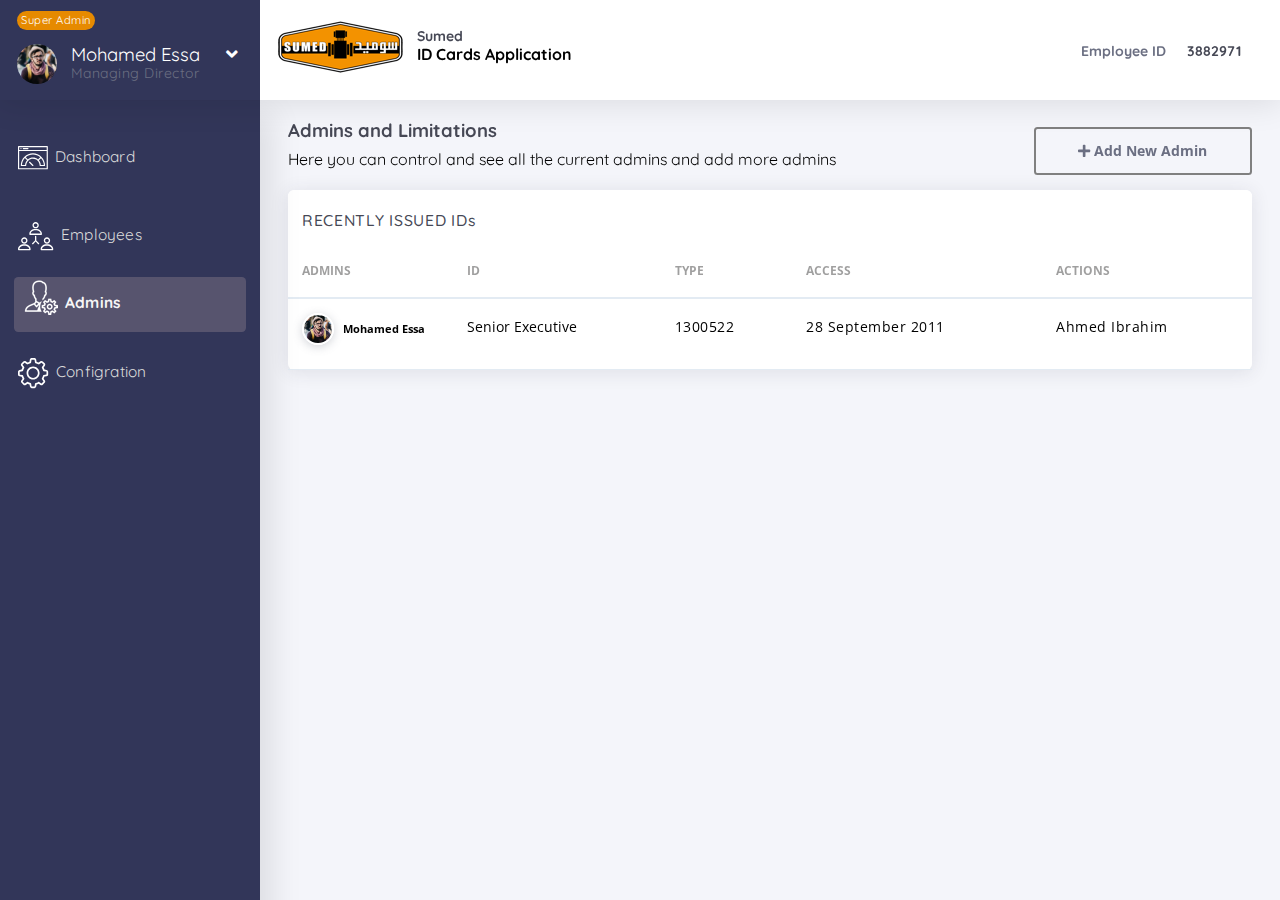
==== admins.html @ d340eb5a "essa" ====
<!DOCTYPE html>
<html class="loading" lang="en" data-textdirection="ltr">
<!-- BEGIN: Head-->

<head>
    <meta http-equiv="Content-Type" content="text/html; charset=UTF-8">
    <meta http-equiv="X-UA-Compatible" content="IE=edge">
    <meta name="viewport" content="width=device-width, initial-scale=1.0, user-scalable=0, minimal-ui">
    <meta name="description" content="Modern admin is super flexible, powerful, clean &amp; modern responsive bootstrap 4 admin template with unlimited possibilities with bitcoin dashboard.">
    <meta name="keywords" content="admin template, modern admin template, dashboard template, flat admin template, responsive admin template, web app, crypto dashboard, bitcoin dashboard">
    <meta name="author" content="PIXINVENT">
    <title> Admins </title>
    <link rel="apple-touch-icon" href="images/ico/apple-icon-120.png">
    <link rel="shortcut icon" type="image/x-icon" href="images/ico/favicon.ico">
    <link href="https://fonts.googleapis.com/css?family=Open+Sans:300,300i,400,400i,600,600i,700,700i%7CQuicksand:300,400,500,700" rel="stylesheet">
    <link href="https://fonts.googleapis.com/css?family=Montserrat:400,700,800,900&display=swap" rel="stylesheet">
    <!-- BEGIN: Vendor CSS-->
    <link rel="stylesheet" type="text/css" href="css/vendors.min.css">
    <link rel="stylesheet" href="https://cdnjs.cloudflare.com/ajax/libs/font-awesome/5.11.2/css/all.min.css">
    <!-- END: Vendor CSS-->
    <link rel="icon" href="images/sumed.png">
    <!-- BEGIN: Theme CSS-->
    <link rel="stylesheet" type="text/css" href="css/bootstrap.css">
    <link rel="stylesheet" type="text/css" href="css/bootstrap-extended.css">
    <link rel="stylesheet" type="text/css" href="css/colors.css">
    <link rel="stylesheet" type="text/css" href="css/components.css">
    <link rel="stylesheet" href="css/style.css">
    <!-- END: Theme CSS-->

    <!-- BEGIN: Page CSS-->
    <link rel="stylesheet" type="text/css" href="css/vertical-menu-modern.css">
    <!-- END: Page CSS-->

</head>
<!-- END: Head-->

<!-- BEGIN: Body-->

<body class="vertical-layout vertical-menu-modern 2-columns   fixed-navbar" data-open="click" data-menu="vertical-menu-modern" data-col="2-columns">

    <!-- BEGIN: Header-->
    <nav class="header-navbar navbar-expand-lg navbar navbar-with-menu navbar-without-dd-arrow fixed-top navbar-semi-dark navbar-shadow">
        <div class="navbar-wrapper">
            <div class="navbar-header">
                <ul class="nav navbar-nav flex-row">
                    <li class="nav-item mobile-menu d-lg-none mr-auto"><a class="nav-link nav-menu-main menu-toggle hidden-xs" href="#"><i class="fa fa-align-justify"></i></a></li>
                    <li class="nav-item mr-auto">
                        <p class="badge bYellow">Super Admin</p>
                        <div class="media">
                            <img src="images/avat.jpg" class="mr-1 imgReduis" width="40px" height="40px">
                            <div class="media-body accountC">
                                <h4 class="mt-0 mb-0 text-white">Mohamed Essa 
                                    <span class="hideSm pl-2"><i class="fa fa-angle-down"></i></span>
                                </h4>
                              <p>Managing Director</p>
                            </div>
                        </div>
                    </li>
                    <li class="nav-item d-lg-none"><a class="nav-link open-navbar-container" data-toggle="collapse" data-target="#navbar-mobile"><i class="fa fa-angle-down"></i></a></li>
                </ul>
            </div>
            <div class="navbar-container content">
                <div class="collapse navbar-collapse" id="navbar-mobile">
                    <ul class="nav navbar-nav mr-auto float-left">
                        <li class="nav-item d-none d-lg-block">
                            <div class="media pt-2">
                                <img src="images/sumed.png" class="mr-1 img-fluid">
                                <div class="media-body hedDashborad">
                                    <h6 class="mt-1 mb-0 font-weight-bold">Sumed</h6>
                                    <h5 class="font-weight-bold txtBlack">ID Cards Application</h5>
                                </div>
                            </div>
                        </li>
                    </ul>
                    <ul class="nav navbar-nav float-right mt-3 px-2 pb-1">
                        <li class="font-weight-bold">Employee ID</li>
                        <li class="pl-2 font-weight-bold text-dark">3882971</li>
                    </ul>
                </div>
            </div>
        </div>
    </nav>
    <!-- END: Header-->


    <!-- BEGIN: Main Menu-->

    <div class="main-menu menu-fixed menu-dark menu-accordion menu-shadow" data-scroll-to-active="true">
        <div class="main-menu-content">
            <ul class="navigation navigation-main" id="main-menu-navigation" data-menu="menu-navigation">
                <li class="nav-item mAcount"><a href="index.html"><span class="menu-title"><i class="fa fa-user fa-lg"></i> My Profile</span></a></li>
                <li class="nav-item mAcount"><a href="index.html"><span class="menu-title"><i class="fa fa-cog fa-lg"></i> Account Setting</span></a></li>
                <li class="nav-item mAcount"><a href="index.html"><span class="menu-title"><i class="fa fa-sign-in-alt fa-lg"></i> Logout</span></a></li>
                <li class="nav-item mt-2"><a href="index.html" ><img src="images/dashboard.svg" class="pr-1 py-1"><span class="menu-title">Dashboard</span></a>
                </li>
                <li class="nav-item"><a href="employees.html" ><img src="images/employees.svg" class="pr-1 py-1"><span class="menu-title">Employees</span></a>
                </li>
                <li class="nav-item active"><a href="admins.html" ><img src="images/admin.png" class="pr-1 pb-1"><span class="menu-title">Admins</span></a>
                </li>
                <li class="nav-item"><a href="configration.html" ><img src="images/configration.svg" class="pr-1 py-1"><span class="menu-title">Configration</span></a>
                </li>
            </ul>
        </div>
    </div>

    <!-- END: Main Menu-->
    <!-- BEGIN: Content-->
    <div class="app-content content mt-2">
        <div class="content-overlay"></div>
        <div class="content-wrapper">
            <div class="content-header row">
            </div>
            <div class="content-body">
                <!-- Revenue, Hit Rate & Deals -->
                <div class="row">
                    <div class="col-md-9 col-12">
                        <h4 class="font-weight-bold">Admins and Limitations</h4>
                        <h5 class="txtBlack">Here you can control and see all the current admins and add more admins</h5>
                    </div>
                    <div class="col-md-3">
                        <button class="btn btnPrint btn-block mt-1"><i class="fa fa-plus"></i> Add New Admin</button>
                    </div>
                </div>

                <!--/ Revenue, Hit Rate & Deals -->

                <!-- Total earning & Recent Sales  -->
                <div class="row pt-1">

                    <div id="recent-sales" class="col-12 col-md-12">
                        <div class="card">
                            <div class="card-header">
                                <h4 class="card-title font-we">RECENTLY ISSUED IDs </h4>   
                            </div>
                            <div class="card-content mt-1">
                                <div class="table-responsive">
                                    <table id="recent-orders" class="table table-hover table-xl mb-0">
                                        <thead>
                                            <tr>
                                                <th class="border-top-0">ADMINS</th>
                                                <th class="border-top-0">ID</th>
                                                <th class="border-top-0">TYPE</th>
                                                <th class="border-top-0">ACCESS</th>
                                                <th class="border-top-0">ACTIONS</th>
                                            </tr>
                                        </thead>
                                        <tbody>
                                            <tr>
                                                <td class="text-truncate p-1">
                                                    <ul class="list-unstyled users-list m-0">
                                                        <li data-toggle="tooltip" data-popup="tooltip-custom" data-original-title="Kimberly Simmons" class="avatar avatar-sm pull-up">
                                                            <img class="media-object rounded-circle" src="images/avat.jpg" alt="Avatar">
                                                        </li>
                                                        <li class="avatar avatar-sm pl-5">
                                                            <span class="txtBlack font-weight-bold">Mohamed Essa</span>
                                                        </li>
                                                    </ul>
                                                </td>
                                                <td class="text-truncate">Senior Executive</td>
                                                <td>
                                                    <p>1300522</p>
                                                </td>
                                                <td>
                                                  <p>28 September 2011</p>
                                                </td>
                                                <td>
                                                    <p>Ahmed Ibrahim</p>
                                                </td>
                                            </tr>
                                        </tbody>
                                    </table>
                                </div>
                            </div>
                        </div>
                    </div>
                </div>
                <!--/ Total earning & Recent Sales  -->

            </div>
        </div>
    </div>
    <!-- END: Content-->



    <!-- BEGIN: Vendor JS-->
    <script src="js/vendors.min.js"></script>
    <!-- BEGIN Vendor JS-->

    <!-- BEGIN: Page Vendor JS-->
    <script src="js/chart.min.js"></script>
    <script src="js/raphael-min.js"></script>
    <script src="js/morris.min.js"></script>
    <script src="js/jquery-jvectormap-2.0.3.min.js"></script>
    <script src="js/jquery-jvectormap-world-mill.js"></script>
    <!-- END: Page Vendor JS-->

    <!-- BEGIN: Theme JS-->
    <script src="js/app-menu.js"></script>
    <script src="js/app.js"></script>
    <!-- END: Theme JS-->

    <!-- BEGIN: Page JS-->
    <script src="js/scripts/pages/dashboard-sales.js"></script>
    <script src="js/file.js"></script>
    <!-- END: Page JS-->

</body>
<!-- END: Body-->

</html>
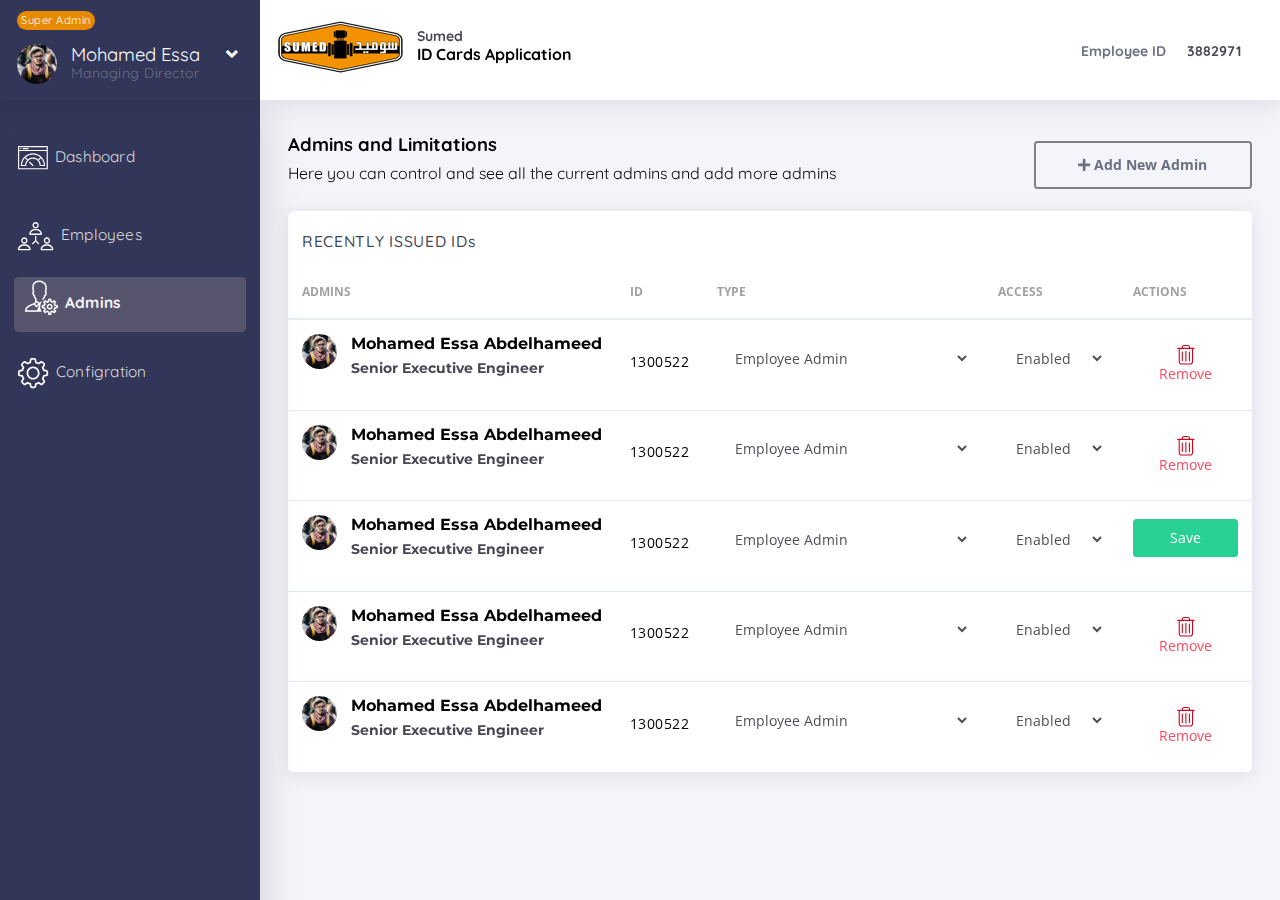
==== commit d2840c63: "admin" ====
--- a/admins.html
+++ b/admins.html
@@ -113,20 +113,20 @@
             </div>
             <div class="content-body">
                 <!-- Revenue, Hit Rate & Deals -->
-                <div class="row">
+                <div class="row pt-1">
                     <div class="col-md-9 col-12">
-                        <h4 class="font-weight-bold">Admins and Limitations</h4>
+                        <h4 class="font-weight-bold txtBlack">Admins and Limitations</h4>
                         <h5 class="txtBlack">Here you can control and see all the current admins and add more admins</h5>
                     </div>
                     <div class="col-md-3">
-                        <button class="btn btnPrint btn-block mt-1"><i class="fa fa-plus"></i> Add New Admin</button>
+                        <button class="btn btnPrint btn-block mt-1" data-toggle="modal" data-target="#assignAdmin"><i class="fa fa-plus"></i> Add New Admin</button>
                     </div>
                 </div>
 
                 <!--/ Revenue, Hit Rate & Deals -->
 
                 <!-- Total earning & Recent Sales  -->
-                <div class="row pt-1">
+                <div class="row pt-2">
 
                     <div id="recent-sales" class="col-12 col-md-12">
                         <div class="card">
@@ -148,24 +148,192 @@
                                         <tbody>
                                             <tr>
                                                 <td class="text-truncate p-1">
-                                                    <ul class="list-unstyled users-list m-0">
-                                                        <li data-toggle="tooltip" data-popup="tooltip-custom" data-original-title="Kimberly Simmons" class="avatar avatar-sm pull-up">
-                                                            <img class="media-object rounded-circle" src="images/avat.jpg" alt="Avatar">
-                                                        </li>
-                                                        <li class="avatar avatar-sm pl-5">
-                                                            <span class="txtBlack font-weight-bold">Mohamed Essa</span>
-                                                        </li>
-                                                    </ul>
-                                                </td>
-                                                <td class="text-truncate">Senior Executive</td>
-                                                <td>
-                                                    <p>1300522</p>
-                                                </td>
-                                                <td>
-                                                  <p>28 September 2011</p>
-                                                </td>
-                                                <td>
-                                                    <p>Ahmed Ibrahim</p>
+                                                    <div class="media">
+                                                        <img src="images/avat.jpg" class="mr-1 imgSmall img-fluid" width="35px" height="35px">
+                                                        <div class="media-body hedDashborad">
+                                                            <h5 class="font-weight-bold txtBlack">Mohamed Essa Abdelhameed</h5>
+                                                            <h6 class="mb-0 font-weight-bold">Senior Executive Engineer</h6>
+                                                        </div>
+                                                    </div>
+                                                </td>
+                                                <td>
+                                                    <p class="pt-1">1300522</p>
+                                                </td>
+                                                <td>
+                                                    <div class="form-group">
+                                                        <select id="color_me" class="form-control mt-0 border-0">
+                                                            <option class="emGray"> Employee Admin</option>
+                                                            <option class="emBlue"> Dependent Admin </option>
+                                                            <option class="emOrange"> Super Admin </option>
+                                                            <option class="emPrimary"> Dependent & Employee Admin </option>
+                                                            <option class="emInfo"> ID Printer Admin </option>
+                                                        </select>
+                                                    </div>
+                                                </td>
+                                                <td>
+                                                    <div class="form-group">
+                                                      <select class="form-control mt-0 border-0">
+                                                        <option>Enabled</option>
+                                                        <option>Disabled</option>
+                                                      </select>
+                                                    </div>
+                                                </td>
+                                                <td>
+                                                    <button class="btn bg-none border-0 py-0 mt-1 text-danger" data-toggle="modal" data-target="#removeA">
+                                                        <img src="images/delete.svg" width="20px" height="20px" alt="delete"> Remove
+                                                    </button>
+                                                </td>
+                                            </tr>
+                                            <tr>
+                                                <td class="text-truncate p-1">
+                                                    <div class="media">
+                                                        <img src="images/avat.jpg" class="mr-1 imgSmall img-fluid" width="35px" height="35px">
+                                                        <div class="media-body hedDashborad">
+                                                            <h5 class="font-weight-bold txtBlack">Mohamed Essa Abdelhameed</h5>
+                                                            <h6 class="mb-0 font-weight-bold">Senior Executive Engineer</h6>
+                                                        </div>
+                                                    </div>
+                                                </td>
+                                                <td>
+                                                    <p class="pt-1">1300522</p>
+                                                </td>
+                                                <td>
+                                                    <div class="form-group">
+                                                        <select id="color_me2" class="form-control mt-0 border-0">
+                                                            <option class="emGray"> Employee Admin</option>
+                                                            <option class="emBlue"> Dependent Admin </option>
+                                                            <option class="emOrange"> Super Admin </option>
+                                                            <option class="emPrimary"> Dependent & Employee Admin </option>
+                                                            <option class="emInfo"> ID Printer Admin </option>
+                                                        </select>
+                                                    </div>
+                                                </td>
+                                                <td>
+                                                    <div class="form-group">
+                                                      <select class="form-control mt-0 border-0">
+                                                        <option>Enabled</option>
+                                                        <option>Disabled</option>
+                                                      </select>
+                                                    </div>
+                                                </td>
+                                                <td>
+                                                    <button class="btn bg-none border-0 py-0 mt-1 text-danger" data-toggle="modal" data-target="#removeA">
+                                                        <img src="images/delete.svg" width="20px" height="20px" alt="delete"> Remove
+                                                    </button>
+                                                </td>
+                                            </tr>
+                                            <tr>
+                                                <td class="text-truncate p-1">
+                                                    <div class="media">
+                                                        <img src="images/avat.jpg" class="mr-1 imgSmall img-fluid" width="35px" height="35px">
+                                                        <div class="media-body hedDashborad">
+                                                            <h5 class="font-weight-bold txtBlack">Mohamed Essa Abdelhameed</h5>
+                                                            <h6 class="mb-0 font-weight-bold">Senior Executive Engineer</h6>
+                                                        </div>
+                                                    </div>
+                                                </td>
+                                                <td>
+                                                    <p class="pt-1">1300522</p>
+                                                </td>
+                                                <td>
+                                                    <div class="form-group">
+                                                        <select id="color_me3" class="form-control mt-0 border-0">
+                                                            <option class="emGray"> Employee Admin</option>
+                                                            <option class="emBlue"> Dependent Admin </option>
+                                                            <option class="emOrange"> Super Admin </option>
+                                                            <option class="emPrimary"> Dependent & Employee Admin </option>
+                                                            <option class="emInfo"> ID Printer Admin </option>
+                                                        </select>
+                                                    </div>
+                                                </td>
+                                                <td>
+                                                    <div class="form-group">
+                                                      <select class="form-control mt-0 border-0">
+                                                        <option>Enabled</option>
+                                                        <option>Disabled</option>
+                                                      </select>
+                                                    </div>
+                                                </td>
+                                                <td>
+                                                    <button class="btn btn-success border-0 btn-block">
+                                                        Save
+                                                    </button>
+                                                </td>
+                                            </tr>
+                                            <tr>
+                                                <td class="text-truncate p-1">
+                                                    <div class="media">
+                                                        <img src="images/avat.jpg" class="mr-1 imgSmall img-fluid" width="35px" height="35px">
+                                                        <div class="media-body hedDashborad">
+                                                            <h5 class="font-weight-bold txtBlack">Mohamed Essa Abdelhameed</h5>
+                                                            <h6 class="mb-0 font-weight-bold">Senior Executive Engineer</h6>
+                                                        </div>
+                                                    </div>
+                                                </td>
+                                                <td>
+                                                    <p class="pt-1">1300522</p>
+                                                </td>
+                                                <td>
+                                                    <div class="form-group">
+                                                        <select id="color_me4" class="form-control mt-0 border-0">
+                                                            <option class="emGray"> Employee Admin</option>
+                                                            <option class="emBlue"> Dependent Admin </option>
+                                                            <option class="emOrange"> Super Admin </option>
+                                                            <option class="emPrimary"> Dependent & Employee Admin </option>
+                                                            <option class="emInfo"> ID Printer Admin </option>
+                                                        </select>
+                                                    </div>
+                                                </td>
+                                                <td>
+                                                    <div class="form-group">
+                                                      <select class="form-control mt-0 border-0">
+                                                        <option>Enabled</option>
+                                                        <option>Disabled</option>
+                                                      </select>
+                                                    </div>
+                                                </td>
+                                                <td>
+                                                    <button class="btn bg-none border-0 py-0 mt-1 text-danger" data-toggle="modal" data-target="#removeA">
+                                                        <img src="images/delete.svg" width="20px" height="20px" alt="delete"> Remove
+                                                    </button>
+                                                </td>
+                                            </tr>
+                                            <tr>
+                                                <td class="text-truncate p-1">
+                                                    <div class="media">
+                                                        <img src="images/avat.jpg" class="mr-1 imgSmall img-fluid" width="35px" height="35px">
+                                                        <div class="media-body hedDashborad">
+                                                            <h5 class="font-weight-bold txtBlack">Mohamed Essa Abdelhameed</h5>
+                                                            <h6 class="mb-0 font-weight-bold">Senior Executive Engineer</h6>
+                                                        </div>
+                                                    </div>
+                                                </td>
+                                                <td>
+                                                    <p class="pt-1">1300522</p>
+                                                </td>
+                                                <td>
+                                                    <div class="form-group">
+                                                        <select id="color_me5" class="form-control mt-0 border-0">
+                                                            <option class="emGray"> Employee Admin</option>
+                                                            <option class="emBlue"> Dependent Admin </option>
+                                                            <option class="emOrange"> Super Admin </option>
+                                                            <option class="emPrimary"> Dependent & Employee Admin </option>
+                                                            <option class="emInfo"> ID Printer Admin </option>
+                                                        </select>
+                                                    </div>
+                                                </td>
+                                                <td>
+                                                    <div class="form-group">
+                                                      <select class="form-control mt-0 border-0">
+                                                        <option>Enabled</option>
+                                                        <option>Disabled</option>
+                                                      </select>
+                                                    </div>
+                                                </td>
+                                                <td>
+                                                    <button class="btn bg-none border-0 py-0 mt-1 text-danger" data-toggle="modal" data-target="#removeA">
+                                                        <img src="images/delete.svg" width="20px" height="20px" alt="delete"> Remove
+                                                    </button>
                                                 </td>
                                             </tr>
                                         </tbody>
@@ -175,13 +343,246 @@
                         </div>
                     </div>
                 </div>
-                <!--/ Total earning & Recent Sales  -->
 
             </div>
         </div>
     </div>
     <!-- END: Content-->
-
+  
+  <!-- Modal -->
+    <div class="modal fade" id="assignAdmin" tabindex="-1" role="dialog" aria-labelledby="assignAdminTitle" aria-hidden="true">
+        <div class="modal-dialog modal-lg modal-dialog-scrollable" role="document">
+        <div class="modal-content px-1 bgGray">
+            <div class="modal-header pt-2 pb-2 border-0">
+                <h2 class="txtBlack font-weight-bold">Assign an Admin</h2>
+                <button type="button" class="close" data-dismiss="modal" aria-label="Close">
+                    <span aria-hidden="true">&times;</span>
+                </button>
+            </div>
+            <div class="modal-body  pt-2 border-0">
+                <p>All Employees <span>(2,379)</span></p>
+                <input type="text" class="form-control py-2" placeholder="Search By Employee Name , ID or amy Related Term">
+                <div class="table-responsive bg-white mt-2">
+                    <table id="recent-orders" class="table table-hover table-xl mb-0">
+                        <thead>
+                            <tr>
+                                <th class="border-top-0">EMPLOYEE NAME</th>
+                                <th class="border-top-0">Role</th>
+                                <th class="border-top-0">Employee ID</th>
+                                <th class="border-top-0">JOINING DATE</th>
+                                <th class="border-top-0"></th>
+                            </tr>
+                        </thead>
+                        <tbody>
+                            <tr>
+                                <td class="text-truncate p-1">
+                                    <ul class="list-unstyled users-list m-0">
+                                        <li data-toggle="tooltip" data-popup="tooltip-custom" data-original-title="Kimberly Simmons" class="avatar avatar-sm pull-up">
+                                            <img class="media-object rounded-circle" src="images/avat.jpg" alt="Avatar">
+                                        </li>
+                                        <li class="avatar avatar-sm pl-5">
+                                            <span class="txtBlack font-weight-bold">Mohamed Essa</span>
+                                        </li>
+                                    </ul>
+                                </td>
+                                <td class="text-truncate">Senior Executive</td>
+                                <td>
+                                    <p>1300522</p>
+                                </td>
+                                <td>
+                                  <p>28 September 2011</p>
+                                </td>
+                                <td>
+                                    <label class="containerr">&nbsp;
+                                        <input type="checkbox" checked="checked">
+                                        <span class="checkmarke"></span>
+                                    </label>
+                                </td>
+                            </tr>
+                            <tr>
+                                <td class="text-truncate p-1">
+                                    <ul class="list-unstyled users-list m-0">
+                                        <li data-toggle="tooltip" data-popup="tooltip-custom" data-original-title="Kimberly Simmons" class="avatar avatar-sm pull-up">
+                                            <img class="media-object rounded-circle" src="images/avat.jpg" alt="Avatar">
+                                        </li>
+                                        <li class="avatar avatar-sm pl-5">
+                                            <span class="txtBlack font-weight-bold">Mohamed Essa</span>
+                                        </li>
+                                    </ul>
+                                </td>
+                                <td class="text-truncate">Senior Executive</td>
+                                <td>
+                                    <p>1300522</p>
+                                </td>
+                                <td>
+                                  <p>28 September 2011</p>
+                                </td>
+                                <td>
+                                    <label class="containerr">&nbsp;
+                                        <input type="checkbox" checked="checked">
+                                        <span class="checkmarke"></span>
+                                    </label>
+                                </td>
+                            </tr>
+                            <tr>
+                                <td class="text-truncate p-1">
+                                    <ul class="list-unstyled users-list m-0">
+                                        <li data-toggle="tooltip" data-popup="tooltip-custom" data-original-title="Kimberly Simmons" class="avatar avatar-sm pull-up">
+                                            <img class="media-object rounded-circle" src="images/avat.jpg" alt="Avatar">
+                                        </li>
+                                        <li class="avatar avatar-sm pl-5">
+                                            <span class="txtBlack font-weight-bold">Mohamed Essa</span>
+                                        </li>
+                                    </ul>
+                                </td>
+                                <td class="text-truncate">Senior Executive</td>
+                                <td>
+                                    <p>1300522</p>
+                                </td>
+                                <td>
+                                  <p>28 September 2011</p>
+                                </td>
+                                <td>
+                                    <label class="containerr">&nbsp;
+                                        <input type="checkbox" checked="checked">
+                                        <span class="checkmarke"></span>
+                                    </label>
+                                </td>
+                            </tr>
+                            <tr>
+                                <td class="text-truncate p-1">
+                                    <ul class="list-unstyled users-list m-0">
+                                        <li data-toggle="tooltip" data-popup="tooltip-custom" data-original-title="Kimberly Simmons" class="avatar avatar-sm pull-up">
+                                            <img class="media-object rounded-circle" src="images/avat.jpg" alt="Avatar">
+                                        </li>
+                                        <li class="avatar avatar-sm pl-5">
+                                            <span class="txtBlack font-weight-bold">Mohamed Essa</span>
+                                        </li>
+                                    </ul>
+                                </td>
+                                <td class="text-truncate">Senior Executive</td>
+                                <td>
+                                    <p>1300522</p>
+                                </td>
+                                <td>
+                                  <p>28 September 2011</p>
+                                </td>
+                                <td>
+                                    <label class="containerr">&nbsp;
+                                        <input type="checkbox" checked="checked">
+                                        <span class="checkmarke"></span>
+                                    </label>
+                                </td>
+                            </tr>
+                            <tr>
+                                <td class="text-truncate p-1">
+                                    <ul class="list-unstyled users-list m-0">
+                                        <li data-toggle="tooltip" data-popup="tooltip-custom" data-original-title="Kimberly Simmons" class="avatar avatar-sm pull-up">
+                                            <img class="media-object rounded-circle" src="images/avat.jpg" alt="Avatar">
+                                        </li>
+                                        <li class="avatar avatar-sm pl-5">
+                                            <span class="txtBlack font-weight-bold">Mohamed Essa</span>
+                                        </li>
+                                    </ul>
+                                </td>
+                                <td class="text-truncate">Senior Executive</td>
+                                <td>
+                                    <p>1300522</p>
+                                </td>
+                                <td>
+                                  <p>28 September 2011</p>
+                                </td>
+                                <td>
+                                    <label class="containerr">&nbsp;
+                                        <input type="checkbox" checked="checked">
+                                        <span class="checkmarke"></span>
+                                    </label>
+                                </td>
+                            </tr>
+                            <tr>
+                                <td class="text-truncate p-1">
+                                    <ul class="list-unstyled users-list m-0">
+                                        <li data-toggle="tooltip" data-popup="tooltip-custom" data-original-title="Kimberly Simmons" class="avatar avatar-sm pull-up">
+                                            <img class="media-object rounded-circle" src="images/avat.jpg" alt="Avatar">
+                                        </li>
+                                        <li class="avatar avatar-sm pl-5">
+                                            <span class="txtBlack font-weight-bold">Mohamed Essa</span>
+                                        </li>
+                                    </ul>
+                                </td>
+                                <td class="text-truncate">Senior Executive</td>
+                                <td>
+                                    <p>1300522</p>
+                                </td>
+                                <td>
+                                  <p>28 September 2011</p>
+                                </td>
+                                <td>
+                                    <label class="containerr">&nbsp;
+                                        <input type="checkbox" checked="checked">
+                                        <span class="checkmarke"></span>
+                                    </label>
+                                </td>
+                            </tr>
+                        </tbody>
+                    </table>
+                </div>
+            </div>
+            <div class="modal-footer d-block container border-0">
+                <div class="row">
+                    <div class="col-lg-4">
+                        <h3 class="mt-2 pt-1 text-left badgeY"><span class="badge">2</span> Selected Employees</h3>
+                    </div>
+                    <div class="col-lg-4">
+                        <div class="form-group">
+                          <label for="typeAdmin">Type</label>
+                          <select class="form-control" id="typeAdmin">
+                                <option> Employee Admin</option>
+                                <option> Dependent Admin </option>
+                                <option> Super Admin </option>
+                                <option> Dependent & Employee Admin </option>
+                                <option> ID Printer Admin </option>
+                          </select>
+                        </div>
+                    </div>
+                    <div class="col-lg-4">
+                        <button class="btn btnDs btn-block">ASSIGN ADMIN (S)</button>
+                    </div>
+                </div>
+            </div>
+        </div>
+        </div>
+    </div>
+
+    <!-- modal -->
+
+    <div class="modal fade" id="removeA" tabindex="-1" role="dialog" aria-labelledby="exampleModalLabel"
+        aria-hidden="true">
+        <div class="modal-dialog modal-lg" role="document">
+            <div class="modal-content p-3">
+                <div class="modal-header border-bottom-0">
+                    <h3 class="modal-title font-weight-bold" id="removeA">
+                    </h3>
+                    <button type="button" class="close" data-dismiss="modal" aria-label="Close">
+                        <span aria-hidden="true">&times;</span>
+                    </button>
+                </div>
+                <div class="modal-body px-2 text-center">
+                    <img src="images/avat.jpg" class="imgCircule mx-auto d-block">
+                    <h5 class="pt-2">Are you Sure you want to remove Mohamed Essa From Admin ?</h5>
+                    <p>This Action is irreversible and can't be undone</p>
+                    <div class="row pt-2 justify-content-around">
+                        <div class="col-5">
+                            <button class="btn btn-danger btn-block">Remove Admin</button>
+                        </div>
+                        <div class="col-5">
+                            <button class="btn btnoD btn-block">Cancel</button>
+                        </div>
+                    </div>
+                </div>
+            </div>
+        </div>
+    </div>
 
 
     <!-- BEGIN: Vendor JS-->
--- a/css/style.css
+++ b/css/style.css
@@ -88,9 +88,12 @@
 .imgReduis{
     border-radius: 25px;
 }
-.btnD{
+.btnD,.btnDs{
     background-color:black;
     color: white;
+}
+.btnDs{
+    margin-top: 2rem;
 }
 .btnoD{
     background-color: white;
@@ -101,7 +104,7 @@
     background-color:black;
     color: white;
 }
-.btnD:hover{
+.btnD:hover,.btnDs:hover{
     background-color: white;
     border-color: black;
     color: black;
@@ -216,6 +219,112 @@
 .imgSmall{
     border-radius:25px;
 }
+.badgeY .badge{
+    background-color: orange;
+    padding:0.5rem 0.5rem;
+    border-radius: 30px;
+    width:29px;
+}
+.badgeY{
+    color: orange;
+}
+.bgGray{
+    background-color: #eef0f5;
+}
+.emGray,.emBlue,.emOrange,.emPrimary,.emInfo{
+    border: none;
+    color:white;
+    font-weight:bold;
+    margin-top: 0.5rem;
+    border-radius: 14px;
+    padding: 0.5rem;
+}
+.emGray{
+    background-color: gray;
+}
+.emBlue {
+    background-color: blue; 
+}
+.emOrange {
+    background-color: orange;
+}
+.emPrimary {
+    background-color: pink;
+}
+.emInfo{
+    background-color: burlywood;
+}
+/* ==================================================== */
+
+.containerr {
+    display: block;
+    position: relative;
+    padding-left: 35px;
+    margin-bottom: 12px;
+    cursor: pointer;
+    font-size: 22px;
+    -webkit-user-select: none;
+    -moz-user-select: none;
+    -ms-user-select: none;
+    user-select: none;
+  }
+  
+  /* Hide the browser's default checkbox */
+  .containerr input {
+    position: absolute;
+    opacity: 0;
+    cursor: pointer;
+    height: 0;
+    width: 0;
+  }
+  
+  /* Create a custom checkbox */
+  .checkmarke {
+    position: absolute;
+    top: 0;
+    left: 0;
+    height: 30px;
+    border-radius:25px;
+    width: 30px;
+    background-color: #eee;
+  }
+  
+  /* On mouse-over, add a grey background color */
+  .containerr:hover input ~ .checkmarke {
+    background-color: #ccc;
+  }
+  
+  /* When the checkbox is checked, add a blue background */
+  .containerr input:checked ~ .checkmarke {
+    background-color: rgb(247, 140, 39);
+  }
+  
+  /* Create the checkmark/indicator (hidden when not checked) */
+  .checkmarke:after {
+    content: "";
+    position: absolute;
+    display: none;
+  }
+  
+  /* Show the checkmark when checked */
+  .containerr input:checked ~ .checkmarke:after {
+    display: block;
+  }
+  
+  /* Style the checkmark/indicator */
+  .containerr .checkmarke:after {
+    left: 12px;
+    top: 9px;
+    width: 5px;
+    height: 10px;
+    border: solid white;
+    border-width: 0 3px 3px 0;
+    -webkit-transform: rotate(45deg);
+    -ms-transform: rotate(45deg);
+    transform: rotate(45deg);
+  }
+
+/* ==================================================== */
 @media screen and (max-width:400px){
     .login h2{
         font-size: 1.5rem;
@@ -225,6 +334,11 @@
     }
     .login{
         padding: 2rem 0.5rem;
+    }
+}
+@media screen and (max-width:500px){
+    .dropDM{
+        width:100%;
     }
 }
 @media screen and (max-width:800px){
@@ -232,4 +346,9 @@
     .mAcount{
         display:block;
     }
+}
+@media screen and (min-width:1000px){
+    .dropDM{
+        width:371px;
+    }
 }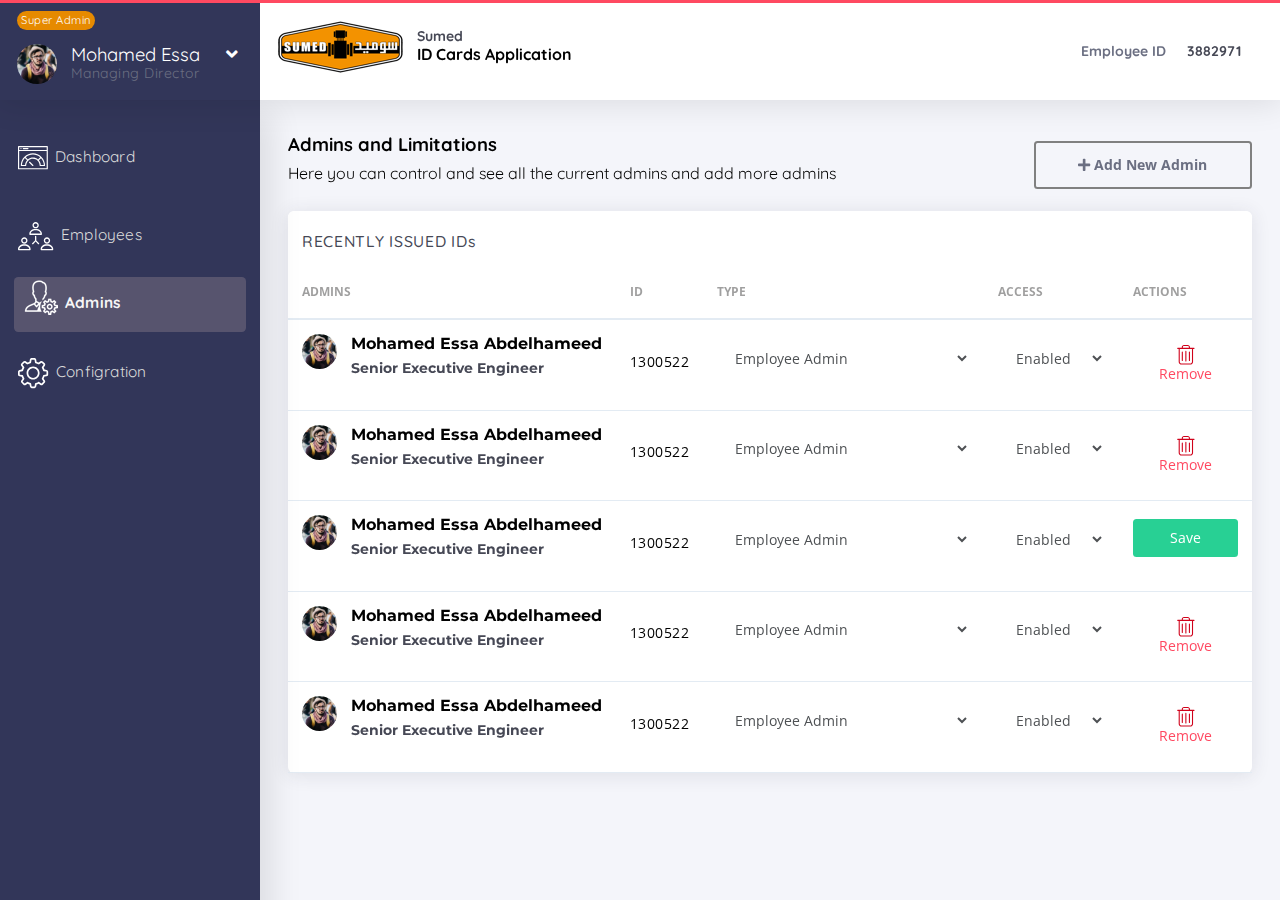
==== commit 755183a0: "edits" ====
--- a/admins.html
+++ b/admins.html
@@ -89,7 +89,7 @@
     <div class="main-menu menu-fixed menu-dark menu-accordion menu-shadow" data-scroll-to-active="true">
         <div class="main-menu-content">
             <ul class="navigation navigation-main" id="main-menu-navigation" data-menu="menu-navigation">
-                <li class="nav-item mAcount"><a href="index.html"><span class="menu-title"><i class="fa fa-user fa-lg"></i> My Profile</span></a></li>
+                <li class="nav-item mAcount"><a href="edit.html"><span class="menu-title"><i class="fa fa-user fa-lg"></i> My Profile</span></a></li>
                 <li class="nav-item mAcount"><a href="index.html"><span class="menu-title"><i class="fa fa-cog fa-lg"></i> Account Setting</span></a></li>
                 <li class="nav-item mAcount"><a href="index.html"><span class="menu-title"><i class="fa fa-sign-in-alt fa-lg"></i> Logout</span></a></li>
                 <li class="nav-item mt-2"><a href="index.html" ><img src="images/dashboard.svg" class="pr-1 py-1"><span class="menu-title">Dashboard</span></a>
--- a/css/style.css
+++ b/css/style.css
@@ -56,7 +56,7 @@
     height: 52px;
 }
 .imgLogin{
-    margin-top: -3px;
+    margin-top: 5rem;
     max-height: 510px;
 }
 .btnDark{
@@ -225,11 +225,27 @@
     border-radius: 30px;
     width:29px;
 }
+.fColor{
+    background-color: #323659;
+    border-radius:11px 11px 0px 0px !important;
+}
 .badgeY{
     color: orange;
 }
+.textED{
+    font-size: 0.9rem !important;
+}
 .bgGray{
     background-color: #eef0f5;
+}
+.btnChange{
+    background-color: #323659;
+    color:white;
+}
+.btnChange:hover{
+    border-color:#323659;
+    color:#323659;
+    background-color:white;
 }
 .emGray,.emBlue,.emOrange,.emPrimary,.emInfo{
     border: none;
@@ -253,6 +269,76 @@
 }
 .emInfo{
     background-color: burlywood;
+}
+.contentImg2{
+    position: relative;
+}
+.bottom-left {
+    position: absolute;
+    bottom: 24%;
+    color: black;
+    font-size: 8px;
+    font-weight: bold;
+    left: 40%;
+}
+.bottom-right {
+    position: absolute;
+    bottom: 24%;
+    color: black;
+    font-size: 8px;
+    font-weight: bold;
+    left: 68%;
+}
+.top-left {
+    position: absolute;
+    top: 37%;
+    left: 9%;
+    width: 103px;
+    height: 103px;
+    border-radius: 5px 5px 0 0;
+}
+.bottomL {
+    position: absolute;
+    bottom: 13%;
+    color: black;
+    font-size: 8px;
+    font-weight: bold;
+    left: 40%;
+}
+.bottom-left2 {
+    position: absolute;
+    bottom: 30%;
+    color: black;
+    font-size: 8px;
+    font-weight: bold;
+    left: 39%;
+}
+.bottom-right2 {
+    position: absolute;
+    bottom: 30%;
+    color: black;
+    font-size: 8px;
+    font-weight: bold;
+    left: 70%;
+}
+.top-left2 {
+    position: absolute;
+    top: 17%;
+    left: 5%;
+    width: 102px;
+    height: 102px;
+    border-radius: 5px 5px 0 0;
+}
+.canvasjs-chart-credit , .canvasjs-chart-toolbar{
+    display: none;
+}
+.bottomL2 {
+    position: absolute;
+    bottom: 15%;
+    color: black;
+    font-size: 8px;
+    font-weight: bold;
+    left: 39%;
 }
 /* ==================================================== */
 
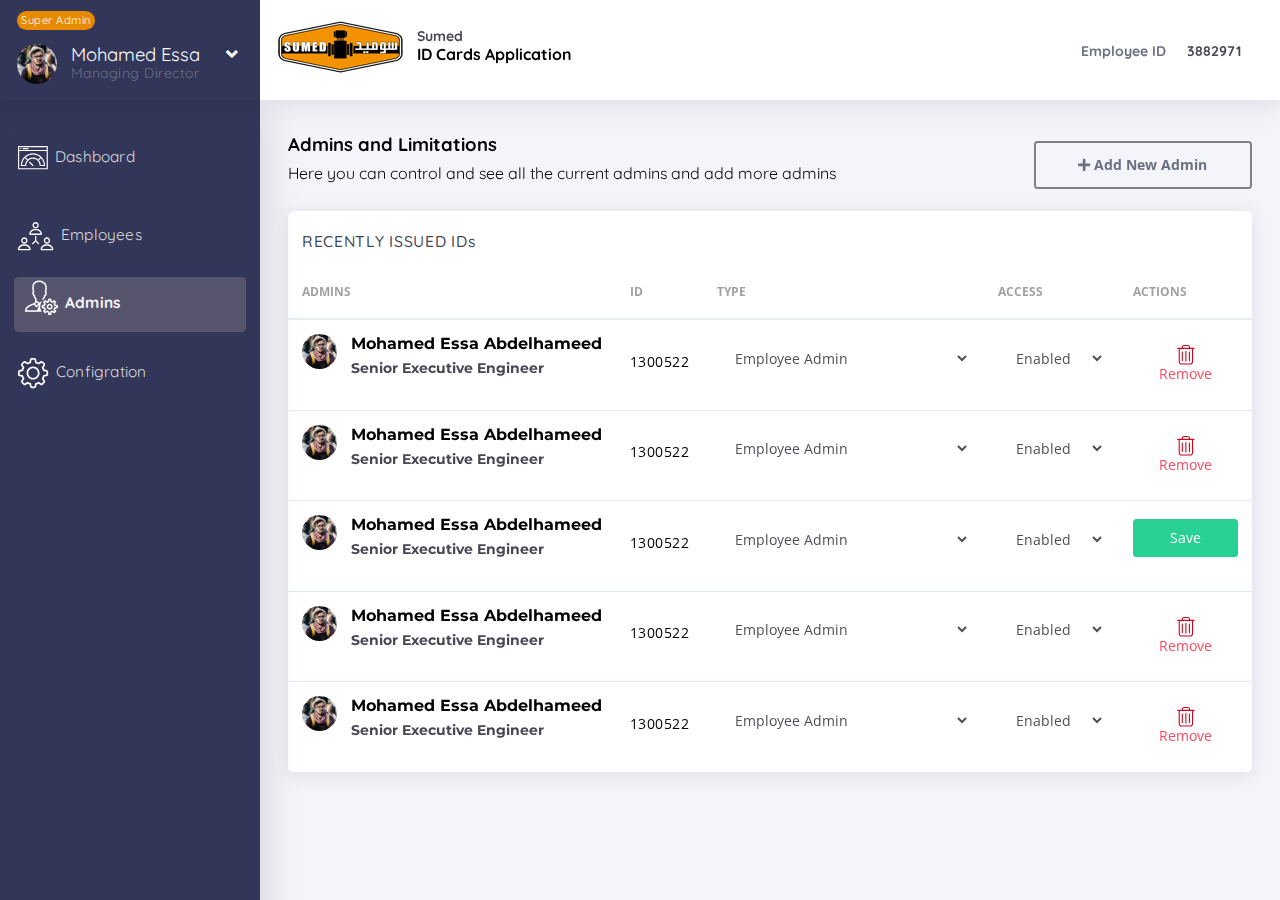
==== commit 13642f7d: "edits last" ====
--- a/admins.html
+++ b/admins.html
@@ -90,7 +90,6 @@
         <div class="main-menu-content">
             <ul class="navigation navigation-main" id="main-menu-navigation" data-menu="menu-navigation">
                 <li class="nav-item mAcount"><a href="edit.html"><span class="menu-title"><i class="fa fa-user fa-lg"></i> My Profile</span></a></li>
-                <li class="nav-item mAcount"><a href="index.html"><span class="menu-title"><i class="fa fa-cog fa-lg"></i> Account Setting</span></a></li>
                 <li class="nav-item mAcount"><a href="index.html"><span class="menu-title"><i class="fa fa-sign-in-alt fa-lg"></i> Logout</span></a></li>
                 <li class="nav-item mt-2"><a href="index.html" ><img src="images/dashboard.svg" class="pr-1 py-1"><span class="menu-title">Dashboard</span></a>
                 </li>
--- a/css/style.css
+++ b/css/style.css
@@ -160,8 +160,8 @@
 }
 .btnPrint{
     background-color: white;
-    height: 3.4rem;
     font-weight:bold;
+    min-height: 3.4rem;
     font-size: 1rem;
     background-color: #f4f5fa;
     border: 2px solid gray;
@@ -426,6 +426,9 @@
     .dropDM{
         width:100%;
     }
+    .btnPrint{
+        height: 3rem;
+    }
 }
 @media screen and (max-width:800px){
    
